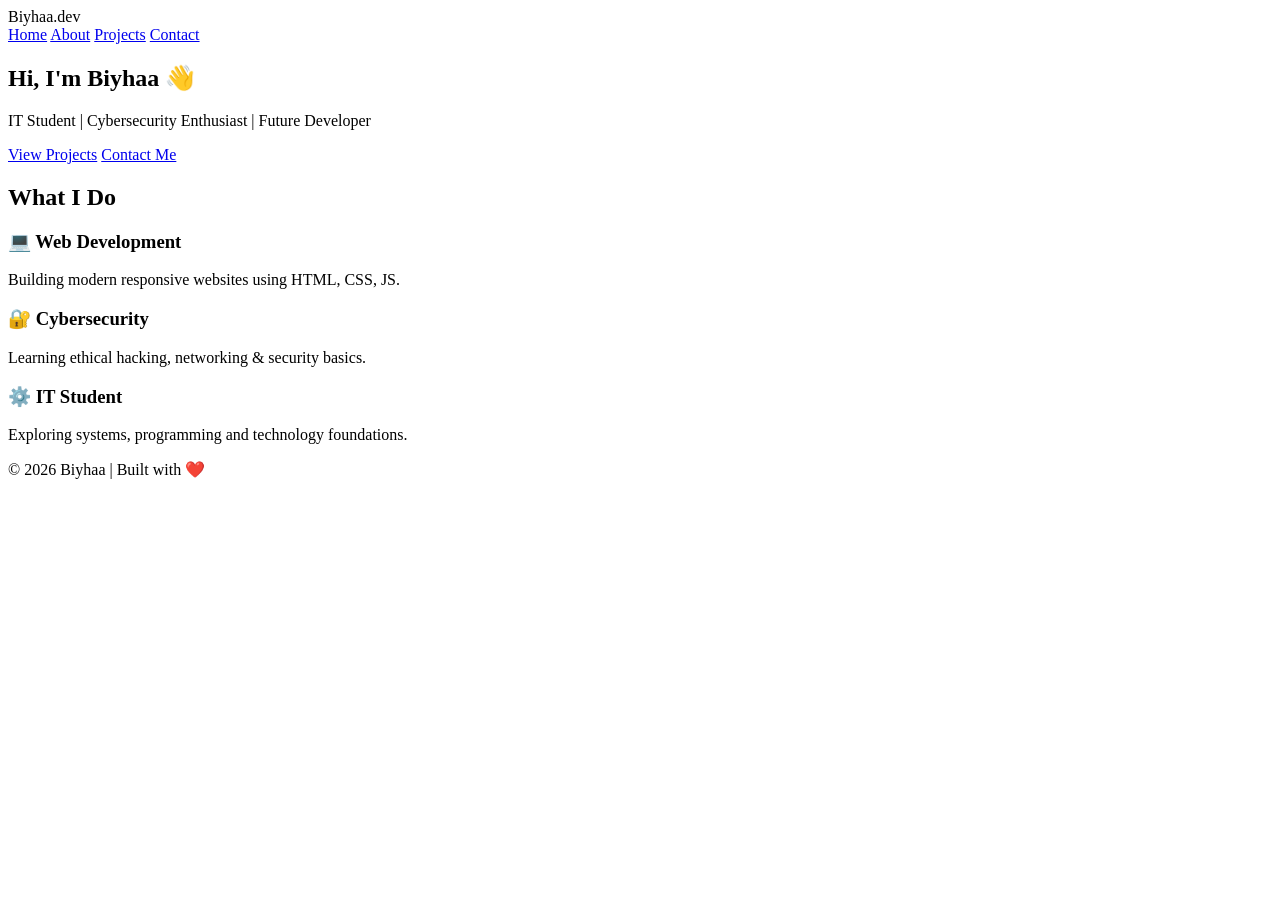
==== index.html @ 02be2f37 "Update index.html" ====
<!DOCTYPE html>
<html lang="en">
<head>
    <meta charset="UTF-8">
    <meta name="viewport" content="width=device-width, initial-scale=1.0">
    <title>Biyhaa | Portfolio</title>
    <link rel="stylesheet" href="style.css">
</head>

<body>

<header class="navbar">
    <div class="logo">Biyhaa.dev</div>

    <nav>
        <a href="index.html">Home</a>
        <a href="about.html">About</a>
        <a href="projects.html">Projects</a>
        <a href="contact.html">Contact</a>
    </nav>
</header>

<section class="hero">
    <h1>Hi, I'm Biyhaa 👋</h1>
    <p>IT Student | Cybersecurity Enthusiast | Future Developer</p>

    <div class="buttons">
        <a href="projects.html" class="btn">View Projects</a>
        <a href="contact.html" class="btn outline">Contact Me</a>
    </div>
</section>

<section class="section">
    <h2>What I Do</h2>

    <div class="grid">
        <div class="card">
            <h3>💻 Web Development</h3>
            <p>Building modern responsive websites using HTML, CSS, JS.</p>
        </div>

        <div class="card">
            <h3>🔐 Cybersecurity</h3>
            <p>Learning ethical hacking, networking & security basics.</p>
        </div>

        <div class="card">
            <h3>⚙️ IT Student</h3>
            <p>Exploring systems, programming and technology foundations.</p>
        </div>
    </div>
</section>

<footer>
    <p>© 2026 Biyhaa | Built with ❤️</p>
</footer>

</body>
</html>
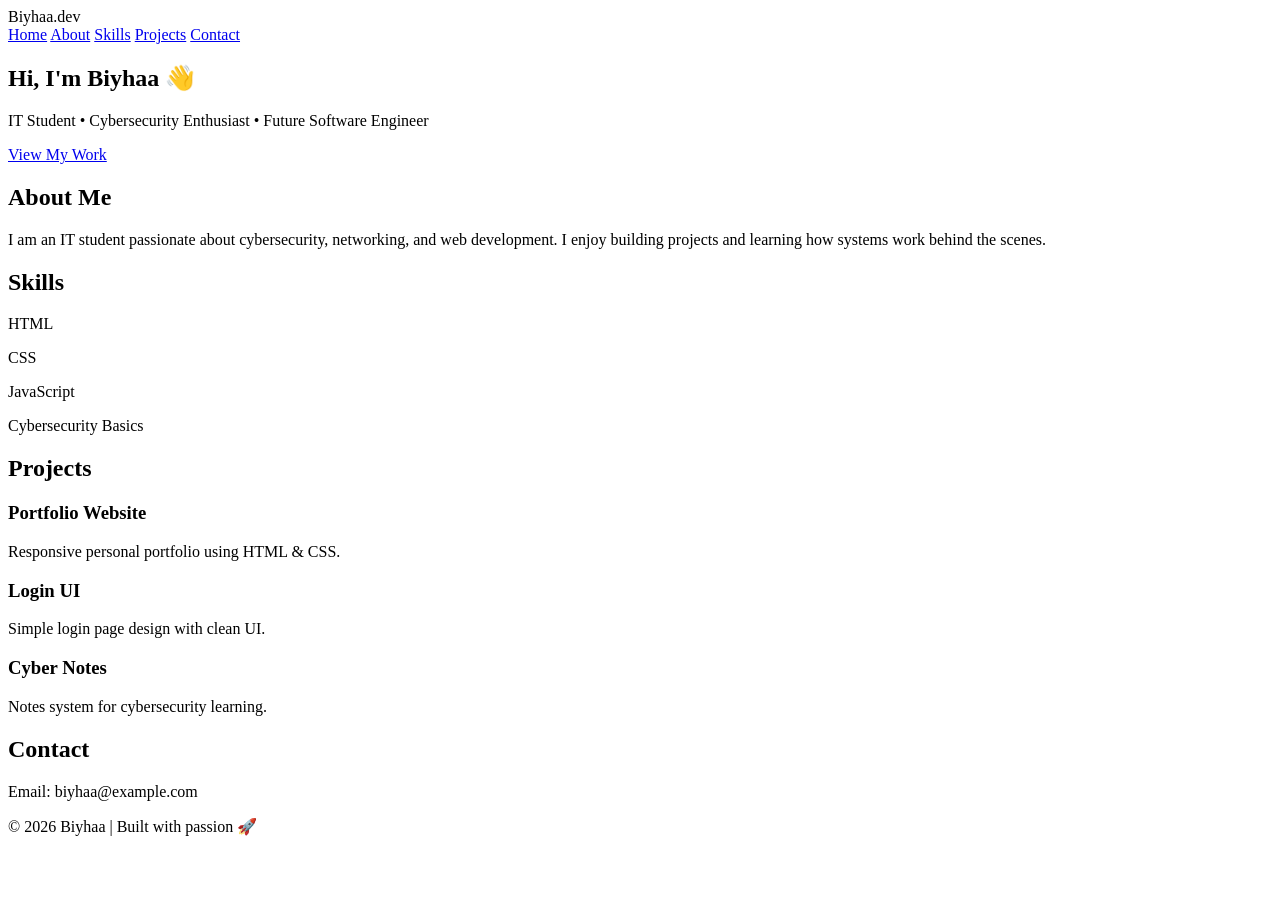
==== commit 72424b09: "Update index.html" ====
--- a/index.html
+++ b/index.html
@@ -3,56 +3,101 @@
 <head>
     <meta charset="UTF-8">
     <meta name="viewport" content="width=device-width, initial-scale=1.0">
-    <title>Biyhaa | Portfolio</title>
+    <title>Biyhaa | Developer Portfolio</title>
+
     <link rel="stylesheet" href="style.css">
+    <link href="https://fonts.googleapis.com/css2?family=Inter:wght@300;400;600;700&display=swap" rel="stylesheet">
 </head>
 
 <body>
 
 <header class="navbar">
     <div class="logo">Biyhaa.dev</div>
-
     <nav>
-        <a href="index.html">Home</a>
-        <a href="about.html">About</a>
-        <a href="projects.html">Projects</a>
-        <a href="contact.html">Contact</a>
+        <a href="#home">Home</a>
+        <a href="#about">About</a>
+        <a href="#skills">Skills</a>
+        <a href="#projects">Projects</a>
+        <a href="#contact">Contact</a>
     </nav>
 </header>
 
-<section class="hero">
+<!-- HERO -->
+<section class="hero" id="home">
     <h1>Hi, I'm Biyhaa 👋</h1>
-    <p>IT Student | Cybersecurity Enthusiast | Future Developer</p>
+    <p>IT Student • Cybersecurity Enthusiast • Future Software Engineer</p>
 
-    <div class="buttons">
-        <a href="projects.html" class="btn">View Projects</a>
-        <a href="contact.html" class="btn outline">Contact Me</a>
-    </div>
+    <a href="#projects" class="btn">View My Work</a>
 </section>
 
-<section class="section">
-    <h2>What I Do</h2>
+<!-- ABOUT -->
+<section class="section" id="about">
+    <h2>About Me</h2>
+    <p class="text">
+        I am an IT student passionate about cybersecurity, networking, and web development.
+        I enjoy building projects and learning how systems work behind the scenes.
+    </p>
+</section>
 
-    <div class="grid">
-        <div class="card">
-            <h3>💻 Web Development</h3>
-            <p>Building modern responsive websites using HTML, CSS, JS.</p>
+<!-- SKILLS -->
+<section class="section dark" id="skills">
+    <h2>Skills</h2>
+
+    <div class="skills">
+        <div>
+            <p>HTML</p>
+            <div class="bar"><div style="width: 90%"></div></div>
         </div>
 
-        <div class="card">
-            <h3>🔐 Cybersecurity</h3>
-            <p>Learning ethical hacking, networking & security basics.</p>
+        <div>
+            <p>CSS</p>
+            <div class="bar"><div style="width: 85%"></div></div>
         </div>
 
-        <div class="card">
-            <h3>⚙️ IT Student</h3>
-            <p>Exploring systems, programming and technology foundations.</p>
+        <div>
+            <p>JavaScript</p>
+            <div class="bar"><div style="width: 60%"></div></div>
+        </div>
+
+        <div>
+            <p>Cybersecurity Basics</p>
+            <div class="bar"><div style="width: 70%"></div></div>
         </div>
     </div>
 </section>
 
+<!-- PROJECTS -->
+<section class="section" id="projects">
+    <h2>Projects</h2>
+
+    <div class="grid">
+
+        <div class="card">
+            <h3>Portfolio Website</h3>
+            <p>Responsive personal portfolio using HTML & CSS.</p>
+        </div>
+
+        <div class="card">
+            <h3>Login UI</h3>
+            <p>Simple login page design with clean UI.</p>
+        </div>
+
+        <div class="card">
+            <h3>Cyber Notes</h3>
+            <p>Notes system for cybersecurity learning.</p>
+        </div>
+
+    </div>
+</section>
+
+<!-- CONTACT -->
+<section class="section dark" id="contact">
+    <h2>Contact</h2>
+    <p>Email: biyhaa@example.com</p>
+</section>
+
 <footer>
-    <p>© 2026 Biyhaa | Built with ❤️</p>
+    <p>© 2026 Biyhaa | Built with passion 🚀</p>
 </footer>
 
 </body>
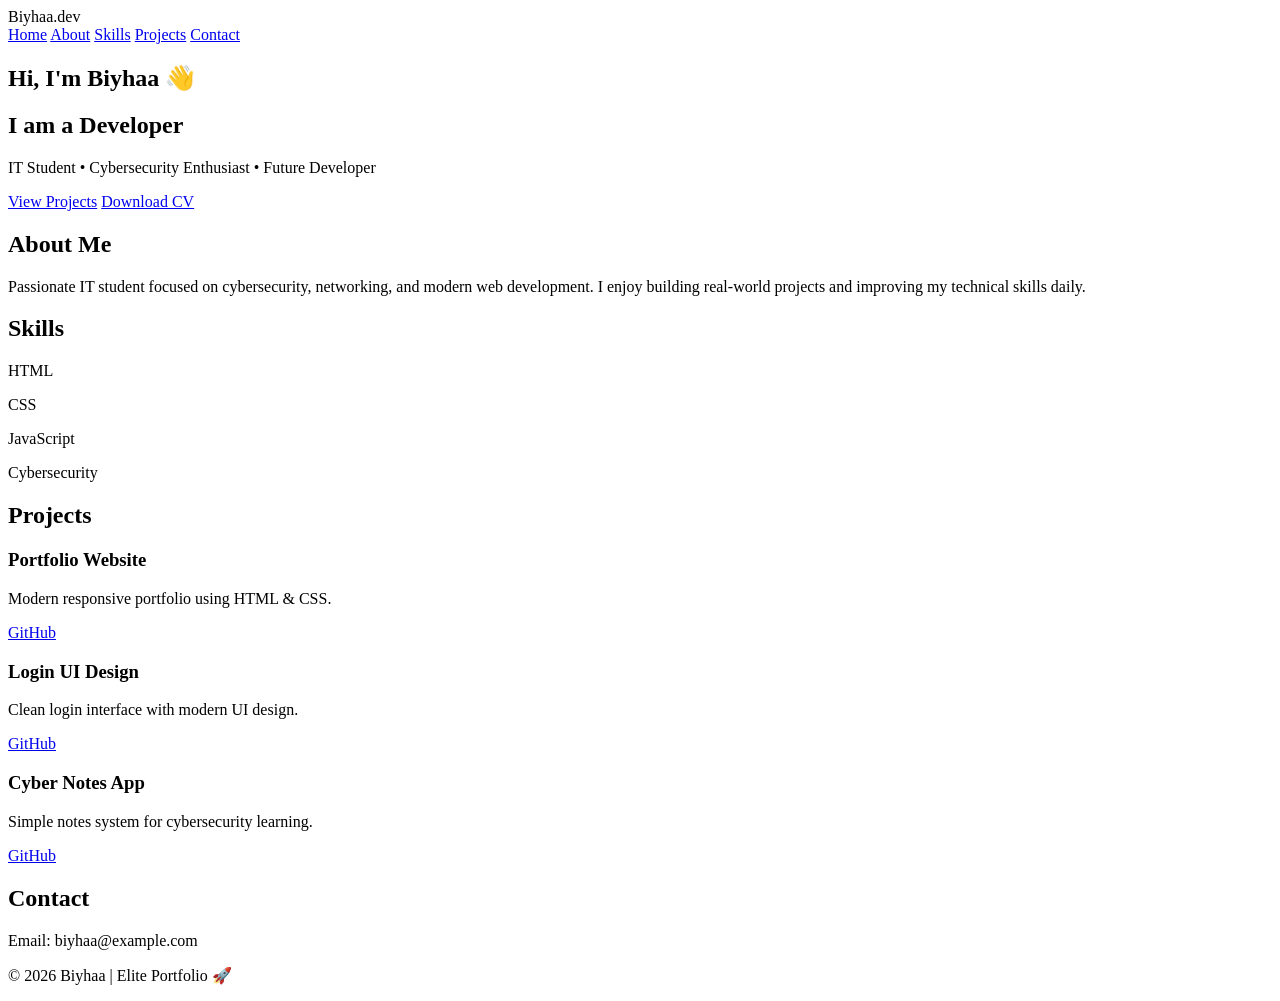
==== commit 8a53563a: "Update index.html" ====
--- a/index.html
+++ b/index.html
@@ -1,12 +1,12 @@
 <!DOCTYPE html>
 <html lang="en">
 <head>
-    <meta charset="UTF-8">
-    <meta name="viewport" content="width=device-width, initial-scale=1.0">
-    <title>Biyhaa | Developer Portfolio</title>
+<meta charset="UTF-8">
+<meta name="viewport" content="width=device-width, initial-scale=1.0">
+<title>Biyhaa | Elite Portfolio</title>
 
-    <link rel="stylesheet" href="style.css">
-    <link href="https://fonts.googleapis.com/css2?family=Inter:wght@300;400;600;700&display=swap" rel="stylesheet">
+<link rel="stylesheet" href="style.css">
+<link href="https://fonts.googleapis.com/css2?family=Inter:wght@300;400;600;700&display=swap" rel="stylesheet">
 </head>
 
 <body>
@@ -25,80 +25,109 @@
 <!-- HERO -->
 <section class="hero" id="home">
     <h1>Hi, I'm Biyhaa 👋</h1>
-    <p>IT Student • Cybersecurity Enthusiast • Future Software Engineer</p>
 
-    <a href="#projects" class="btn">View My Work</a>
+    <h2 class="typing">
+        I am a <span id="typed"></span>
+    </h2>
+
+    <p>IT Student • Cybersecurity Enthusiast • Future Developer</p>
+
+    <div class="hero-buttons">
+        <a href="#projects" class="btn">View Projects</a>
+        <a href="cv.pdf" class="btn outline" download>Download CV</a>
+    </div>
 </section>
 
 <!-- ABOUT -->
-<section class="section" id="about">
+<section class="section reveal" id="about">
     <h2>About Me</h2>
-    <p class="text">
-        I am an IT student passionate about cybersecurity, networking, and web development.
-        I enjoy building projects and learning how systems work behind the scenes.
+    <p>
+        Passionate IT student focused on cybersecurity, networking, and modern web development.
+        I enjoy building real-world projects and improving my technical skills daily.
     </p>
 </section>
 
 <!-- SKILLS -->
-<section class="section dark" id="skills">
+<section class="section dark reveal" id="skills">
     <h2>Skills</h2>
 
     <div class="skills">
-        <div>
-            <p>HTML</p>
-            <div class="bar"><div style="width: 90%"></div></div>
-        </div>
-
-        <div>
-            <p>CSS</p>
-            <div class="bar"><div style="width: 85%"></div></div>
-        </div>
-
-        <div>
-            <p>JavaScript</p>
-            <div class="bar"><div style="width: 60%"></div></div>
-        </div>
-
-        <div>
-            <p>Cybersecurity Basics</p>
-            <div class="bar"><div style="width: 70%"></div></div>
-        </div>
+        <div><p>HTML</p><div class="bar"><div style="width: 95%"></div></div></div>
+        <div><p>CSS</p><div class="bar"><div style="width: 90%"></div></div></div>
+        <div><p>JavaScript</p><div class="bar"><div style="width: 70%"></div></div></div>
+        <div><p>Cybersecurity</p><div class="bar"><div style="width: 75%"></div></div></div>
     </div>
 </section>
 
 <!-- PROJECTS -->
-<section class="section" id="projects">
+<section class="section reveal" id="projects">
     <h2>Projects</h2>
 
     <div class="grid">
 
         <div class="card">
             <h3>Portfolio Website</h3>
-            <p>Responsive personal portfolio using HTML & CSS.</p>
+            <p>Modern responsive portfolio using HTML & CSS.</p>
+            <a href="#" class="card-link">GitHub</a>
         </div>
 
         <div class="card">
-            <h3>Login UI</h3>
-            <p>Simple login page design with clean UI.</p>
+            <h3>Login UI Design</h3>
+            <p>Clean login interface with modern UI design.</p>
+            <a href="#" class="card-link">GitHub</a>
         </div>
 
         <div class="card">
-            <h3>Cyber Notes</h3>
-            <p>Notes system for cybersecurity learning.</p>
+            <h3>Cyber Notes App</h3>
+            <p>Simple notes system for cybersecurity learning.</p>
+            <a href="#" class="card-link">GitHub</a>
         </div>
 
     </div>
 </section>
 
 <!-- CONTACT -->
-<section class="section dark" id="contact">
+<section class="section dark reveal" id="contact">
     <h2>Contact</h2>
     <p>Email: biyhaa@example.com</p>
 </section>
 
 <footer>
-    <p>© 2026 Biyhaa | Built with passion 🚀</p>
+    <p>© 2026 Biyhaa | Elite Portfolio 🚀</p>
 </footer>
+
+<!-- JS -->
+<script>
+const words = ["Developer", "Cybersecurity Learner", "IT Student"];
+let i = 0;
+let j = 0;
+let currentWord = "";
+let isDeleting = false;
+
+function type() {
+    currentWord = words[i];
+    let display = document.getElementById("typed");
+
+    if (!isDeleting) {
+        display.textContent = currentWord.substring(0, j++);
+        if (j > currentWord.length) {
+            isDeleting = true;
+            setTimeout(type, 1000);
+            return;
+        }
+    } else {
+        display.textContent = currentWord.substring(0, j--);
+        if (j === 0) {
+            isDeleting = false;
+            i = (i + 1) % words.length;
+        }
+    }
+
+    setTimeout(type, isDeleting ? 60 : 120);
+}
+
+type();
+</script>
 
 </body>
 </html>
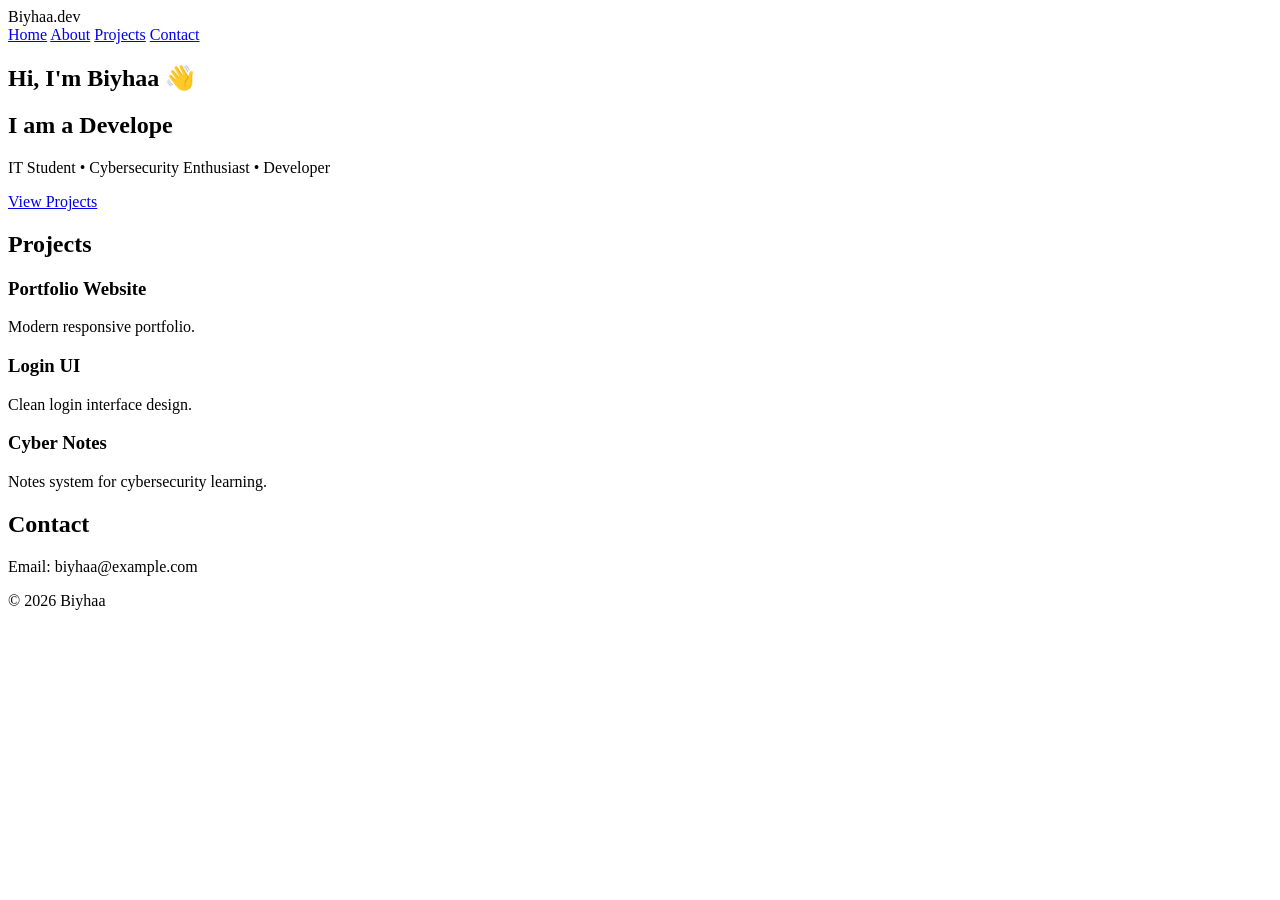
==== commit a0ba1ffc: "Update index.html" ====
--- a/index.html
+++ b/index.html
@@ -3,7 +3,7 @@
 <head>
 <meta charset="UTF-8">
 <meta name="viewport" content="width=device-width, initial-scale=1.0">
-<title>Biyhaa | Elite Portfolio</title>
+<title>Biyhaa | Portfolio</title>
 
 <link rel="stylesheet" href="style.css">
 <link href="https://fonts.googleapis.com/css2?family=Inter:wght@300;400;600;700&display=swap" rel="stylesheet">
@@ -14,109 +14,73 @@
 <header class="navbar">
     <div class="logo">Biyhaa.dev</div>
     <nav>
-        <a href="#home">Home</a>
-        <a href="#about">About</a>
-        <a href="#skills">Skills</a>
+        <a href="index.html">Home</a>
+        <a href="about.html">About</a>
         <a href="#projects">Projects</a>
         <a href="#contact">Contact</a>
     </nav>
 </header>
 
-<!-- HERO -->
 <section class="hero" id="home">
     <h1>Hi, I'm Biyhaa 👋</h1>
 
-    <h2 class="typing">
-        I am a <span id="typed"></span>
-    </h2>
+    <h2 class="typing">I am a <span id="typed"></span></h2>
 
-    <p>IT Student • Cybersecurity Enthusiast • Future Developer</p>
+    <p>IT Student • Cybersecurity Enthusiast • Developer</p>
 
     <div class="hero-buttons">
         <a href="#projects" class="btn">View Projects</a>
-        <a href="cv.pdf" class="btn outline" download>Download CV</a>
     </div>
 </section>
 
-<!-- ABOUT -->
-<section class="section reveal" id="about">
-    <h2>About Me</h2>
-    <p>
-        Passionate IT student focused on cybersecurity, networking, and modern web development.
-        I enjoy building real-world projects and improving my technical skills daily.
-    </p>
-</section>
+<section class="section" id="projects">
+    <h2>Projects</h2>
 
-<!-- SKILLS -->
-<section class="section dark reveal" id="skills">
-    <h2>Skills</h2>
+    <div class="grid">
+        <div class="card">
+            <h3>Portfolio Website</h3>
+            <p>Modern responsive portfolio.</p>
+        </div>
 
-    <div class="skills">
-        <div><p>HTML</p><div class="bar"><div style="width: 95%"></div></div></div>
-        <div><p>CSS</p><div class="bar"><div style="width: 90%"></div></div></div>
-        <div><p>JavaScript</p><div class="bar"><div style="width: 70%"></div></div></div>
-        <div><p>Cybersecurity</p><div class="bar"><div style="width: 75%"></div></div></div>
+        <div class="card">
+            <h3>Login UI</h3>
+            <p>Clean login interface design.</p>
+        </div>
+
+        <div class="card">
+            <h3>Cyber Notes</h3>
+            <p>Notes system for cybersecurity learning.</p>
+        </div>
     </div>
 </section>
 
-<!-- PROJECTS -->
-<section class="section reveal" id="projects">
-    <h2>Projects</h2>
-
-    <div class="grid">
-
-        <div class="card">
-            <h3>Portfolio Website</h3>
-            <p>Modern responsive portfolio using HTML & CSS.</p>
-            <a href="#" class="card-link">GitHub</a>
-        </div>
-
-        <div class="card">
-            <h3>Login UI Design</h3>
-            <p>Clean login interface with modern UI design.</p>
-            <a href="#" class="card-link">GitHub</a>
-        </div>
-
-        <div class="card">
-            <h3>Cyber Notes App</h3>
-            <p>Simple notes system for cybersecurity learning.</p>
-            <a href="#" class="card-link">GitHub</a>
-        </div>
-
-    </div>
-</section>
-
-<!-- CONTACT -->
-<section class="section dark reveal" id="contact">
+<section class="section dark" id="contact">
     <h2>Contact</h2>
     <p>Email: biyhaa@example.com</p>
 </section>
 
 <footer>
-    <p>© 2026 Biyhaa | Elite Portfolio 🚀</p>
+    <p>© 2026 Biyhaa</p>
 </footer>
 
-<!-- JS -->
+<!-- Typing Effect -->
 <script>
 const words = ["Developer", "Cybersecurity Learner", "IT Student"];
-let i = 0;
-let j = 0;
-let currentWord = "";
-let isDeleting = false;
+let i = 0, j = 0, isDeleting = false;
 
 function type() {
-    currentWord = words[i];
     let display = document.getElementById("typed");
+    let word = words[i];
 
     if (!isDeleting) {
-        display.textContent = currentWord.substring(0, j++);
-        if (j > currentWord.length) {
+        display.textContent = word.substring(0, j++);
+        if (j > word.length) {
             isDeleting = true;
             setTimeout(type, 1000);
             return;
         }
     } else {
-        display.textContent = currentWord.substring(0, j--);
+        display.textContent = word.substring(0, j--);
         if (j === 0) {
             isDeleting = false;
             i = (i + 1) % words.length;
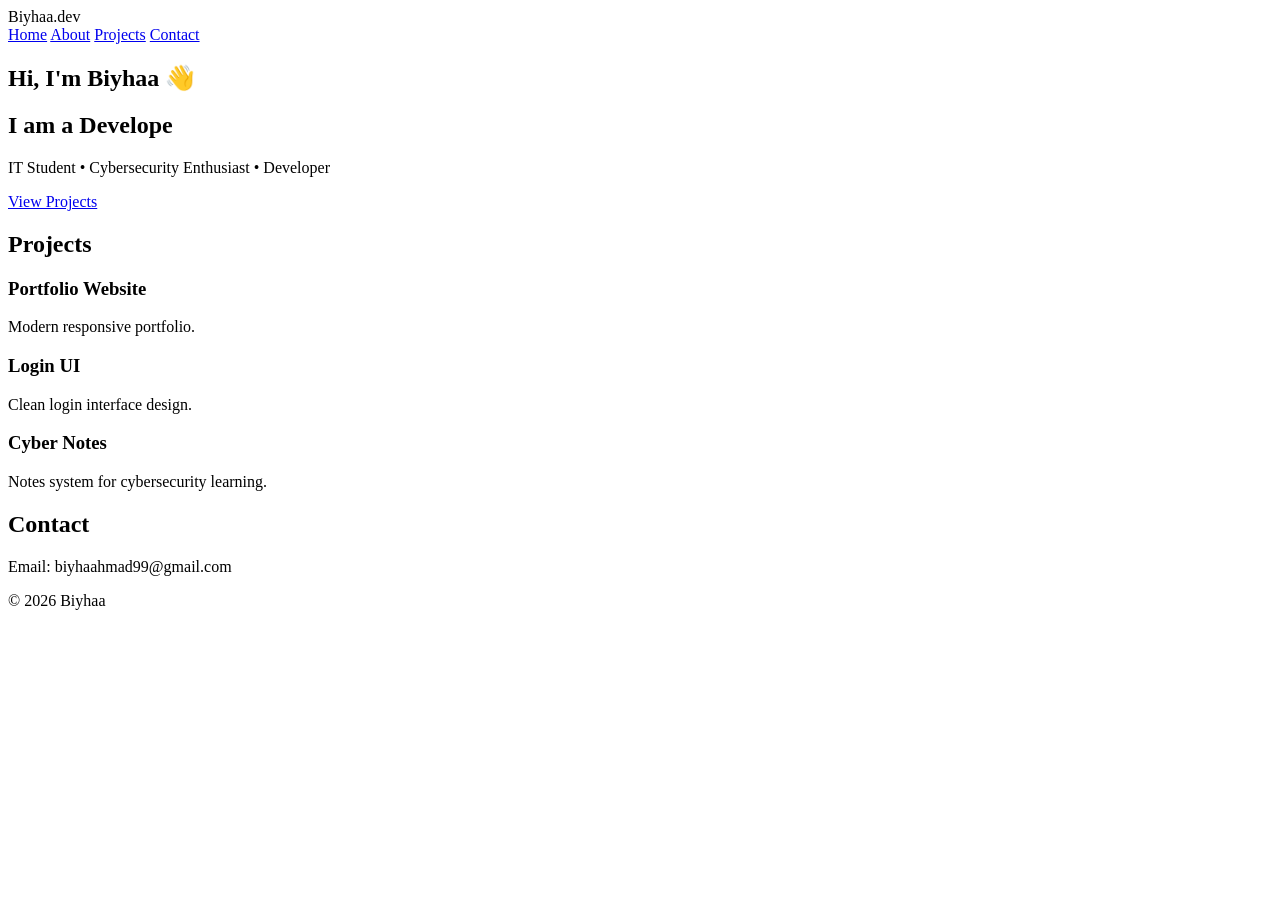
==== commit 920d3753: "Update index.html" ====
--- a/index.html
+++ b/index.html
@@ -56,7 +56,7 @@
 
 <section class="section dark" id="contact">
     <h2>Contact</h2>
-    <p>Email: biyhaa@example.com</p>
+    <p>Email: biyhaahmad99@gmail.com</p>
 </section>
 
 <footer>
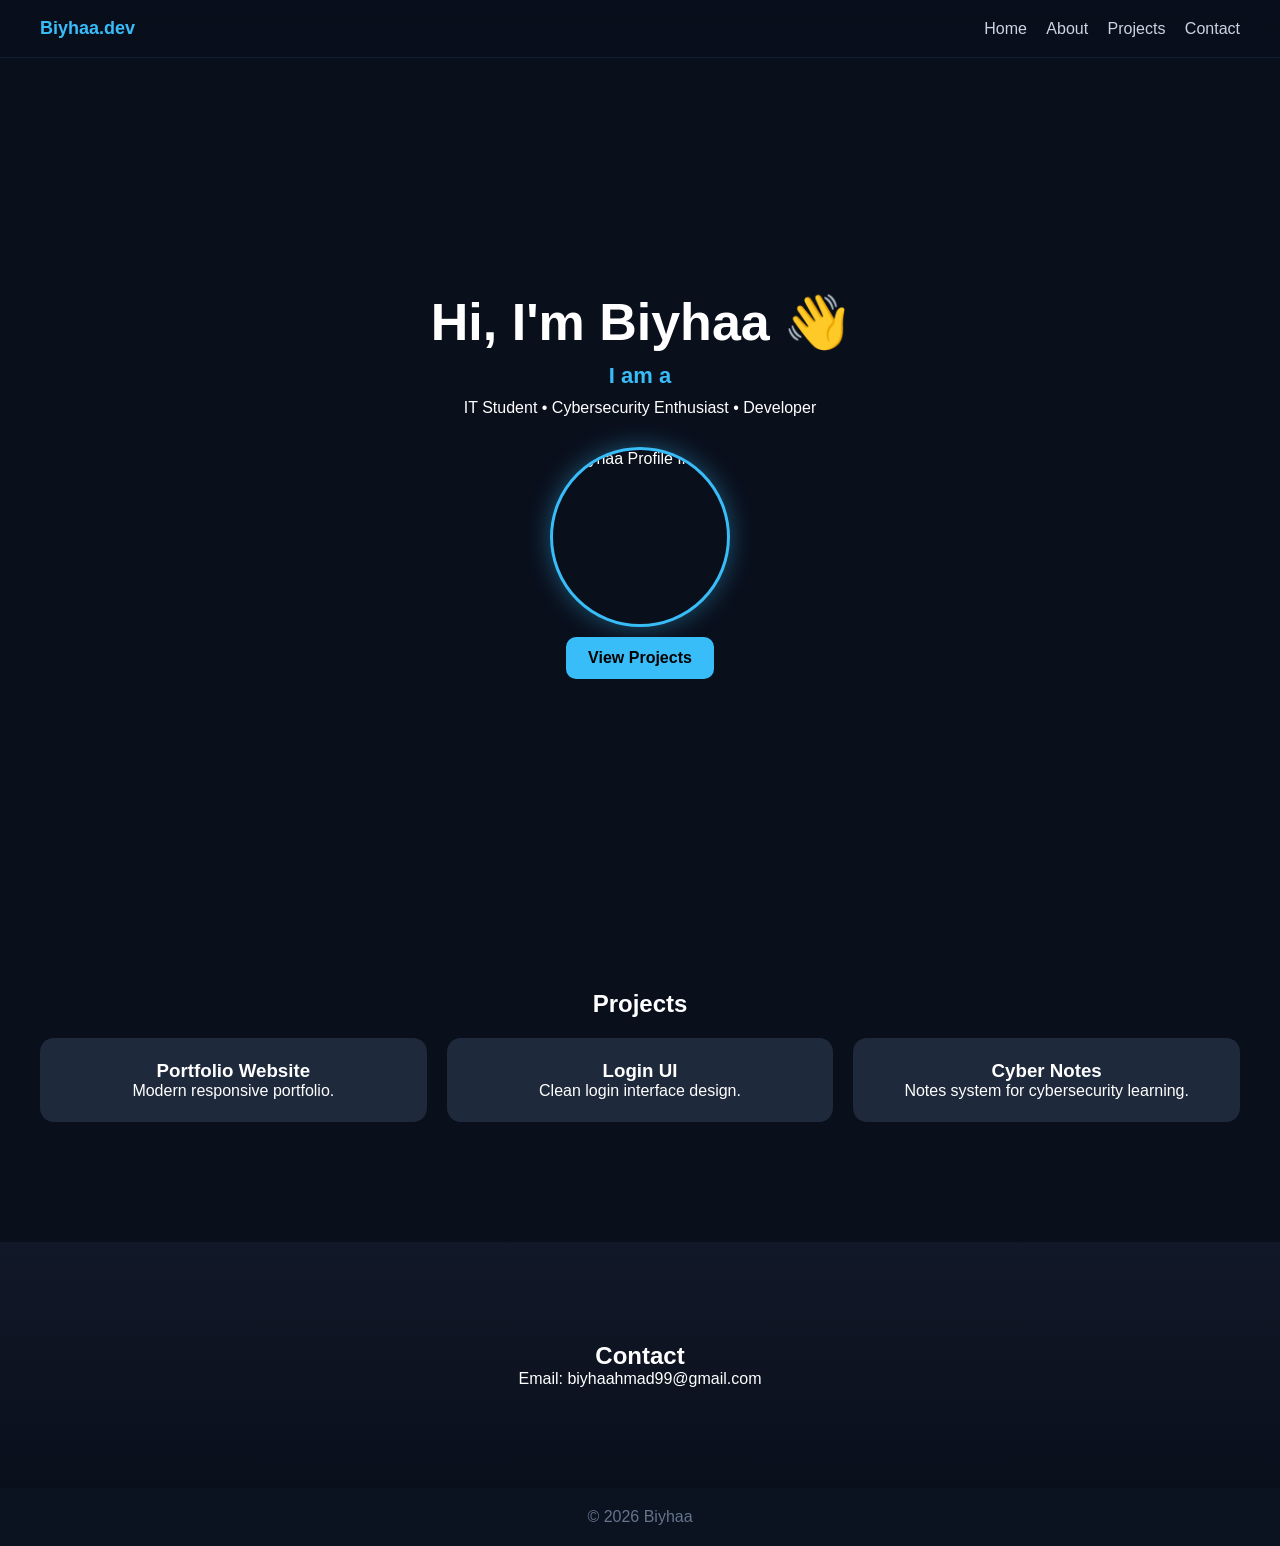
==== commit 4f042045: "Update index.html" ====
--- a/index.html
+++ b/index.html
@@ -14,10 +14,10 @@
 <header class="navbar">
     <div class="logo">Biyhaa.dev</div>
     <nav>
-        <a href="index.html">Home</a>
-        <a href="about.html">About</a>
-        <a href="#projects">Projects</a>
-        <a href="#contact">Contact</a>
+        <a class="nav-link" href="index.html">Home</a>
+        <a class="nav-link" href="about.html">About</a>
+        <a class="nav-link" href="projects.html">Projects</a>
+        <a class="nav-link" href="contact.html">Contact</a>
     </nav>
 </header>
 
@@ -27,6 +27,9 @@
     <h2 class="typing">I am a <span id="typed"></span></h2>
 
     <p>IT Student • Cybersecurity Enthusiast • Developer</p>
+
+    <!-- 👇 IMAGE ADDED HERE -->
+    <img src="IMG_8706.jpeg" alt="Biyhaa Profile Image" class="profile-img">
 
     <div class="hero-buttons">
         <a href="#projects" class="btn">View Projects</a>
@@ -91,6 +94,21 @@
 }
 
 type();
+<footer>
+    <p>© 2026 Biyhaa</p>
+</footer>
+
+<script>
+const links = document.querySelectorAll(".nav-link");
+const currentPage = window.location.pathname.split("/").pop();
+
+links.forEach(link => {
+    const href = link.getAttribute("href");
+
+    if (href === currentPage) {
+        link.classList.add("active");
+    }
+});
 </script>
 
 </body>
--- a/style.css
+++ b/style.css
@@ -0,0 +1,244 @@
+/* =======================
+   BASE RESET
+======================= */
+* {
+    margin: 0;
+    padding: 0;
+    box-sizing: border-box;
+    font-family: "Inter", sans-serif;
+}
+
+html {
+    scroll-behavior: smooth;
+}
+
+body {
+    background: #0a0f1c;
+    color: white;
+    padding-top: 80px;
+}
+
+/* =======================
+   NAVBAR
+======================= */
+.navbar {
+    position: fixed;
+    top: 0;
+    width: 100%;
+    display: flex;
+    justify-content: space-between;
+    align-items: center;
+    padding: 18px 40px;
+    background: rgba(10, 15, 28, 0.75);
+    backdrop-filter: blur(15px);
+    border-bottom: 1px solid rgba(56,189,248,0.1);
+    z-index: 1000;
+}
+
+.logo {
+    color: #38bdf8;
+    font-weight: 700;
+    font-size: 18px;
+}
+
+nav a {
+    margin-left: 15px;
+    color: #cbd5e1;
+    text-decoration: none;
+    transition: 0.3s;
+}
+
+nav a:hover {
+    color: #38bdf8;
+}
+
+/* =======================
+   HERO
+======================= */
+.hero {
+    height: 90vh;
+    display: flex;
+    flex-direction: column;
+    justify-content: center;
+    align-items: center;
+    text-align: center;
+    gap: 10px;
+}
+
+.hero h1 {
+    font-size: 52px;
+    font-weight: 700;
+}
+
+.typing {
+    color: #38bdf8;
+    font-size: 22px;
+}
+
+/* =======================
+   BUTTON
+======================= */
+.btn {
+    padding: 12px 22px;
+    background: #38bdf8;
+    color: black;
+    border-radius: 10px;
+    text-decoration: none;
+    font-weight: 600;
+    transition: 0.3s ease;
+    display: inline-block;
+}
+
+.btn:hover {
+    transform: translateY(-3px) scale(1.05);
+    background: #0ea5e9;
+}
+
+/* =======================
+   SECTIONS
+======================= */
+.section {
+    padding: 100px 20px;
+    text-align: center;
+    animation: fadeUp 0.8s ease;
+}
+
+.section.dark {
+    background: linear-gradient(180deg, #111827, #0a0f1c);
+}
+
+/* =======================
+   GRID + CARDS
+======================= */
+.grid {
+    display: grid;
+    grid-template-columns: repeat(auto-fit, minmax(250px, 1fr));
+    gap: 20px;
+    padding: 20px;
+}
+
+.card {
+    background: #1e293b;
+    padding: 22px;
+    border-radius: 14px;
+    transition: 0.3s ease;
+}
+
+.card:hover {
+    transform: translateY(-10px);
+    box-shadow: 0 15px 35px rgba(56,189,248,0.18);
+}
+
+/* =======================
+   PROFILE IMAGE
+======================= */
+.profile-img {
+    width: 180px;
+    height: 180px;
+    border-radius: 50%;
+    object-fit: cover;
+    margin-top: 20px;
+    border: 3px solid #38bdf8;
+    box-shadow: 0 0 25px rgba(56,189,248,0.4);
+    transition: 0.3s ease;
+}
+
+.profile-img:hover {
+    transform: scale(1.08);
+    box-shadow: 0 0 45px rgba(56,189,248,0.6);
+}
+
+/* =======================
+   TEXT
+======================= */
+.text {
+    max-width: 650px;
+    margin: auto;
+    color: #cbd5e1;
+    line-height: 1.6;
+}
+
+/* =======================
+   CONTACT FORM
+======================= */
+.form-card {
+    max-width: 500px;
+    margin: auto;
+    display: flex;
+    flex-direction: column;
+    gap: 12px;
+    padding: 25px;
+}
+
+.form-card input,
+.form-card textarea {
+    padding: 12px;
+    border-radius: 10px;
+    border: 1px solid #334155;
+    background: #0f172a;
+    color: white;
+    outline: none;
+    transition: 0.3s;
+}
+
+.form-card input:focus,
+.form-card textarea:focus {
+    border-color: #38bdf8;
+}
+
+/* =======================
+   FOOTER
+======================= */
+footer {
+    text-align: center;
+    padding: 20px;
+    background: #0b1220;
+    color: #64748b;
+}
+
+/* =======================
+   ANIMATION
+======================= */
+@keyframes fadeUp {
+    from {
+        opacity: 0;
+        transform: translateY(25px);
+    }
+    to {
+        opacity: 1;
+        transform: translateY(0);
+    }
+}
+
+/* =======================
+   ACTIVE NAV LINK
+======================= */
+.nav-link {
+    position: relative;
+    padding: 6px 0;
+}
+
+/* underline animation */
+.nav-link::after {
+    content: "";
+    position: absolute;
+    left: 0;
+    bottom: -4px;
+    width: 0%;
+    height: 2px;
+    background: #38bdf8;
+    transition: 0.3s ease;
+}
+
+.nav-link:hover::after {
+    width: 100%;
+}
+
+/* active page */
+.nav-link.active {
+    color: #38bdf8;
+}
+
+.nav-link.active::after {
+    width: 100%;
+}
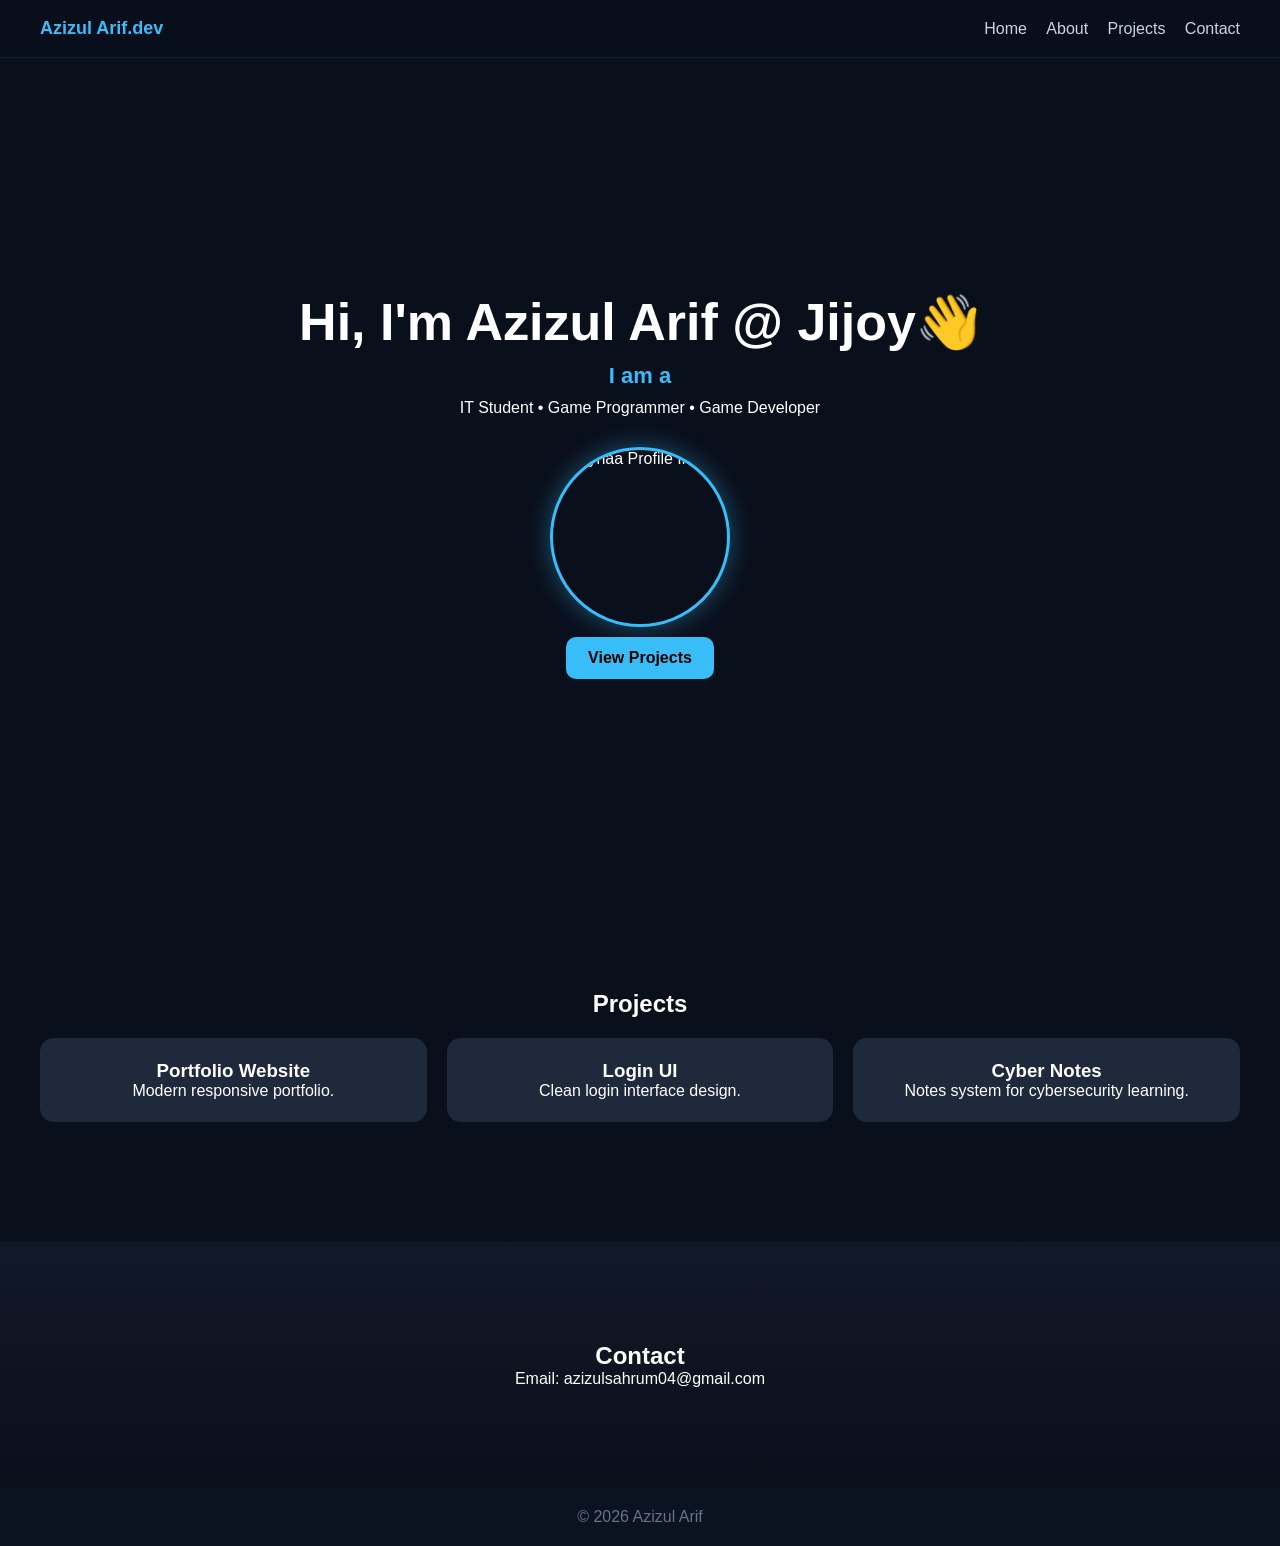
==== commit 10380195: "Update index.html" ====
--- a/index.html
+++ b/index.html
@@ -3,7 +3,7 @@
 <head>
 <meta charset="UTF-8">
 <meta name="viewport" content="width=device-width, initial-scale=1.0">
-<title>Biyhaa | Portfolio</title>
+<title>Azizul Arif | Portfolio</title>
 
 <link rel="stylesheet" href="style.css">
 <link href="https://fonts.googleapis.com/css2?family=Inter:wght@300;400;600;700&display=swap" rel="stylesheet">
@@ -12,7 +12,7 @@
 <body>
 
 <header class="navbar">
-    <div class="logo">Biyhaa.dev</div>
+    <div class="logo">Azizul Arif.dev</div>
     <nav>
         <a class="nav-link" href="index.html">Home</a>
         <a class="nav-link" href="about.html">About</a>
@@ -22,11 +22,11 @@
 </header>
 
 <section class="hero" id="home">
-    <h1>Hi, I'm Biyhaa 👋</h1>
+    <h1>Hi, I'm Azizul Arif @ Jijoy👋</h1>
 
     <h2 class="typing">I am a <span id="typed"></span></h2>
 
-    <p>IT Student • Cybersecurity Enthusiast • Developer</p>
+    <p>IT Student • Game Programmer • Game Developer</p>
 
     <!-- 👇 IMAGE ADDED HERE -->
     <img src="IMG_8706.jpeg" alt="Biyhaa Profile Image" class="profile-img">
@@ -59,11 +59,11 @@
 
 <section class="section dark" id="contact">
     <h2>Contact</h2>
-    <p>Email: biyhaahmad99@gmail.com</p>
+    <p>Email: azizulsahrum04@gmail.com</p>
 </section>
 
 <footer>
-    <p>© 2026 Biyhaa</p>
+    <p>© 2026 Azizul Arif</p>
 </footer>
 
 <!-- Typing Effect -->
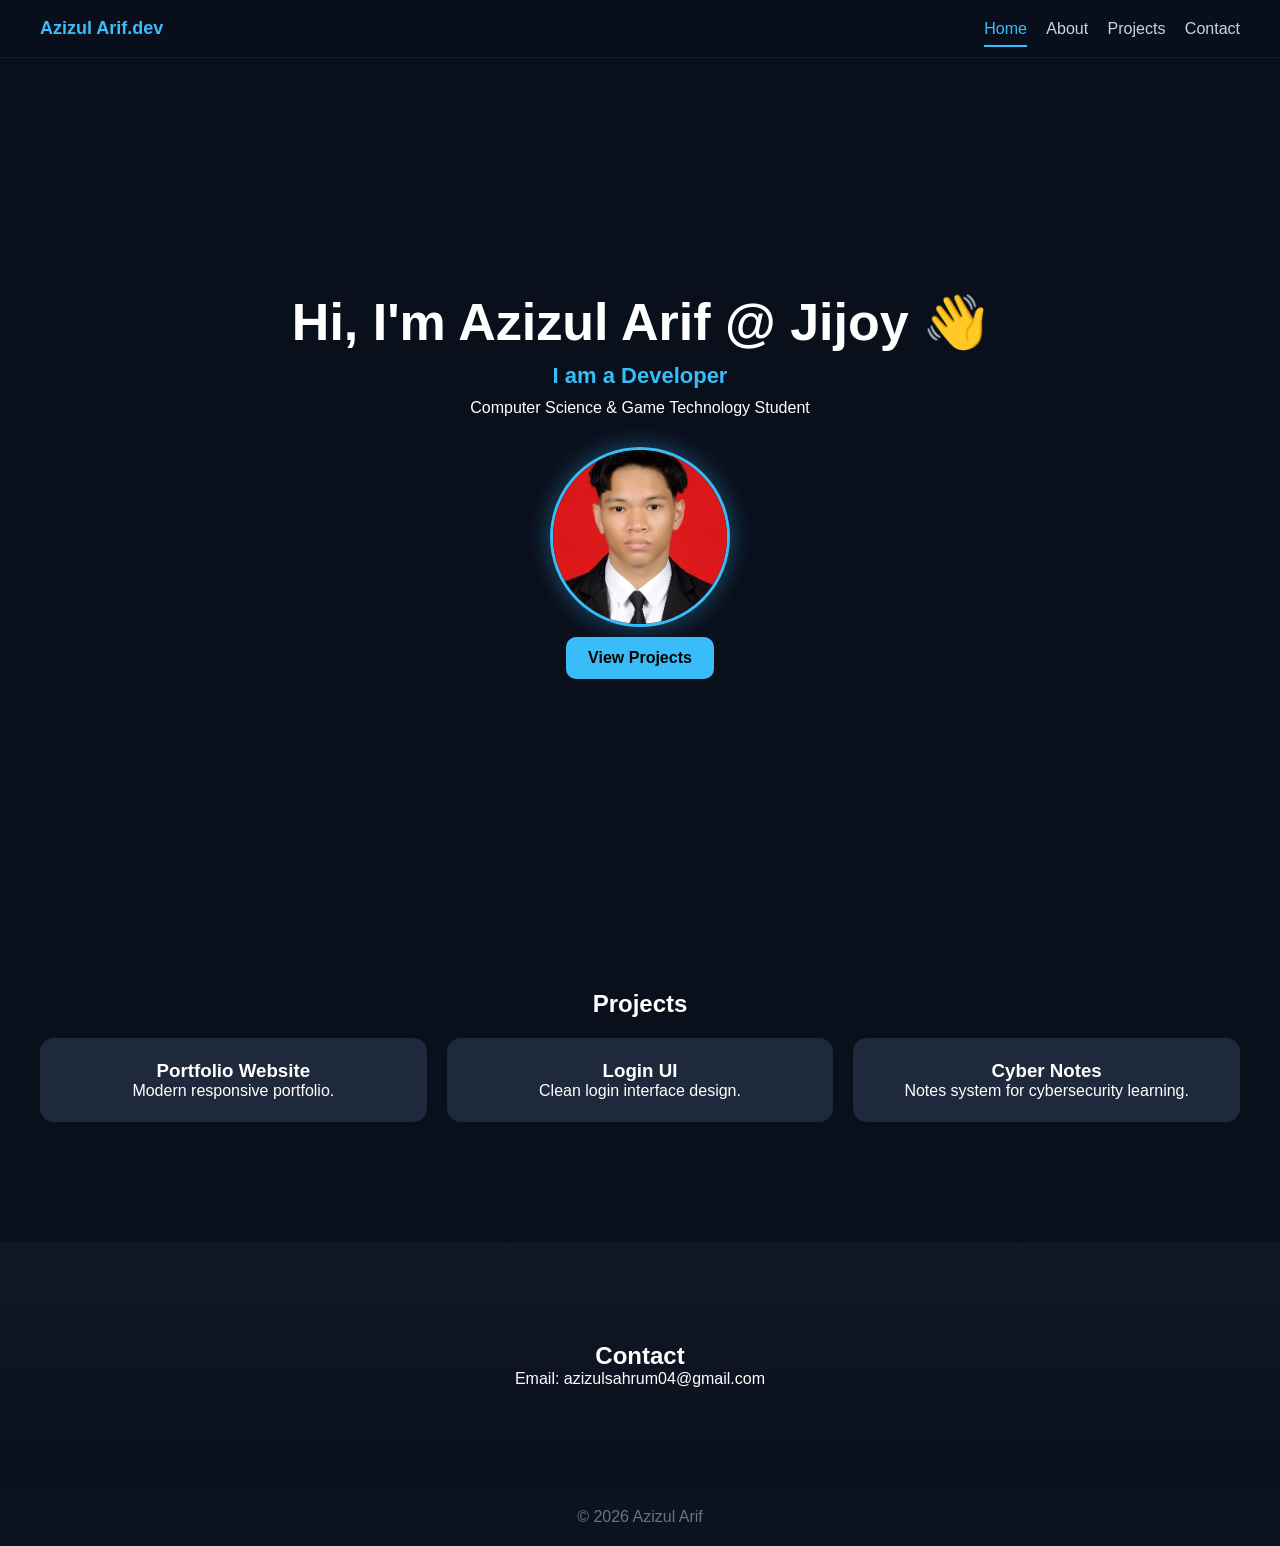
==== commit 73d7e3b3: "Update index.html" ====
--- a/index.html
+++ b/index.html
@@ -21,21 +21,23 @@
     </nav>
 </header>
 
+<!-- HERO -->
 <section class="hero" id="home">
-    <h1>Hi, I'm Azizul Arif @ Jijoy👋</h1>
+    <h1>Hi, I'm Azizul Arif @ Jijoy 👋</h1>
 
     <h2 class="typing">I am a <span id="typed"></span></h2>
 
-    <p>IT Student • Game Programmer • Game Developer</p>
+    <p>Computer Science & Game Technology Student</p>
 
-    <!-- 👇 IMAGE ADDED HERE -->
-    <img src="IMG_8706.jpeg" alt="Biyhaa Profile Image" class="profile-img">
+    <!-- PROFILE IMAGE (UPDATED - NEW FILE) -->
+    <img src="336d7996-d282-4a2a-9e5e-6ca4b7f17e5b.jpeg" class="profile-img" alt="Profile">
 
     <div class="hero-buttons">
         <a href="#projects" class="btn">View Projects</a>
     </div>
 </section>
 
+<!-- PROJECTS -->
 <section class="section" id="projects">
     <h2>Projects</h2>
 
@@ -57,6 +59,7 @@
     </div>
 </section>
 
+<!-- CONTACT -->
 <section class="section dark" id="contact">
     <h2>Contact</h2>
     <p>Email: azizulsahrum04@gmail.com</p>
@@ -66,7 +69,7 @@
     <p>© 2026 Azizul Arif</p>
 </footer>
 
-<!-- Typing Effect -->
+<!-- TYPING EFFECT -->
 <script>
 const words = ["Developer", "Cybersecurity Learner", "IT Student"];
 let i = 0, j = 0, isDeleting = false;
@@ -94,10 +97,9 @@
 }
 
 type();
-<footer>
-    <p>© 2026 Biyhaa</p>
-</footer>
+</script>
 
+<!-- ACTIVE NAV SCRIPT -->
 <script>
 const links = document.querySelectorAll(".nav-link");
 const currentPage = window.location.pathname.split("/").pop();
